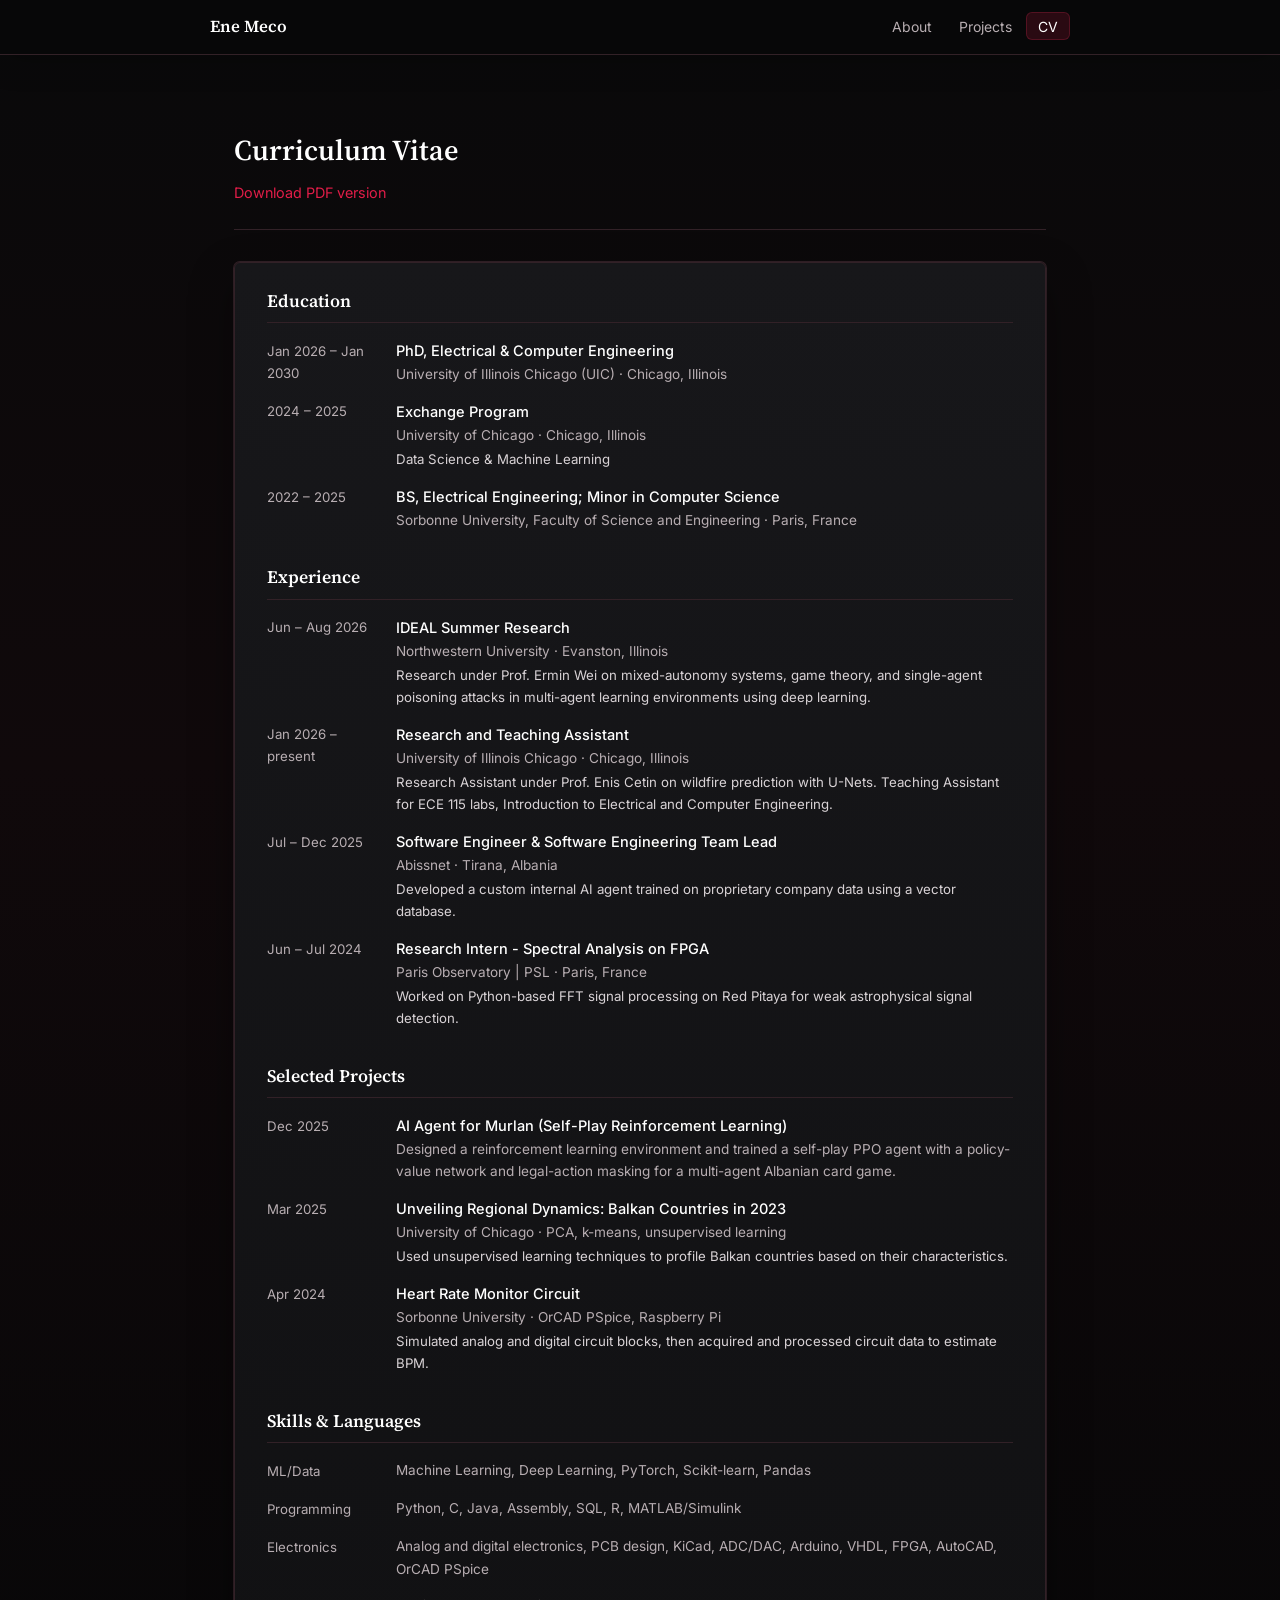
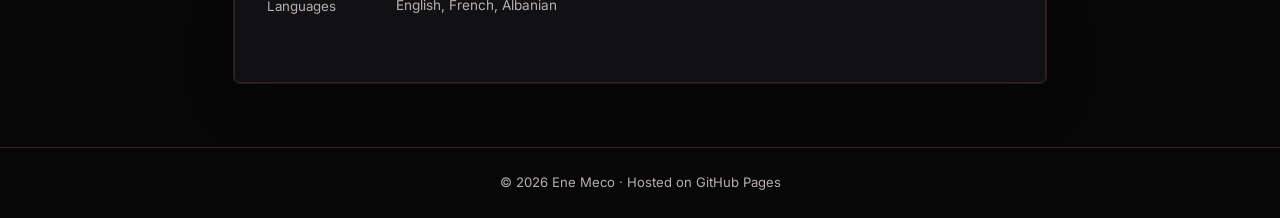
==== cv/index.html @ 13f6f4c5 "Use clean URLs for site pages" ====
<!DOCTYPE html>
<html lang="en">
<head>
  <meta charset="UTF-8" />
  <meta name="viewport" content="width=device-width, initial-scale=1.0" />
  <title>CV - Ene Meco</title>
  <link rel="preconnect" href="https://fonts.googleapis.com" />
  <link rel="preconnect" href="https://fonts.gstatic.com" crossorigin />
  <link href="https://fonts.googleapis.com/css2?family=Source+Serif+4:ital,opsz,wght@0,8..60,300;0,8..60,400;0,8..60,600;1,8..60,300&family=Inter:wght@300;400;500&display=swap" rel="stylesheet" />
  <link rel="stylesheet" href="/style.css" />
</head>
<body>
  <nav class="navbar">
    <div class="nav-inner">
      <a class="nav-brand" href="/">Ene Meco</a>
      <button class="nav-toggle" id="navToggle" aria-label="Toggle menu">☰</button>
      <ul class="nav-links" id="navLinks">
        <li><a href="/">About</a></li>
        <li><a href="/publications/">Projects</a></li>
        <li><a href="/cv/" class="active">CV</a></li>
      </ul>
    </div>
  </nav>

  <main class="container">
    <div class="page-hero">
      <h1>Curriculum Vitae</h1>
      <p><a href="/assets/cv.pdf">Download PDF version</a></p>
    </div>

    <div class="cv-shell">

      <div class="cv-section">
        <h2>Education</h2>
        <div class="cv-entry">
          <div class="cv-dates">Jan 2026 &ndash; Jan 2030</div>
          <div class="cv-detail">
            <p class="cv-role">PhD, Electrical &amp; Computer Engineering</p>
            <p class="cv-org">University of Illinois Chicago (UIC) &middot; Chicago, Illinois</p>
          </div>
        </div>
        <div class="cv-entry">
          <div class="cv-dates">2024 &ndash; 2025</div>
          <div class="cv-detail">
            <p class="cv-role">Exchange Program</p>
            <p class="cv-org">University of Chicago &middot; Chicago, Illinois</p>
            <p class="cv-desc">Data Science &amp; Machine Learning</p>
          </div>
        </div>
        <div class="cv-entry">
          <div class="cv-dates">2022 &ndash; 2025</div>
          <div class="cv-detail">
            <p class="cv-role">BS, Electrical Engineering; Minor in Computer Science</p>
            <p class="cv-org">Sorbonne University, Faculty of Science and Engineering &middot; Paris, France</p>
          </div>
        </div>
      </div>

      <div class="cv-section">
        <h2>Experience</h2>
        <div class="cv-entry">
          <div class="cv-dates">Jun &ndash; Aug 2026</div>
          <div class="cv-detail">
            <p class="cv-role">IDEAL Summer Research</p>
            <p class="cv-org">Northwestern University &middot; Evanston, Illinois</p>
            <p class="cv-desc">Research under Prof. Ermin Wei on mixed-autonomy systems, game theory, and single-agent poisoning attacks in multi-agent learning environments using deep learning.</p>
          </div>
        </div>
        <div class="cv-entry">
          <div class="cv-dates">Jan 2026 &ndash; present</div>
          <div class="cv-detail">
            <p class="cv-role">Research and Teaching Assistant</p>
            <p class="cv-org">University of Illinois Chicago &middot; Chicago, Illinois</p>
            <p class="cv-desc">Research Assistant under Prof. Enis Cetin on wildfire prediction with U-Nets. Teaching Assistant for ECE 115 labs, Introduction to Electrical and Computer Engineering.</p>
          </div>
        </div>
        <div class="cv-entry">
          <div class="cv-dates">Jul &ndash; Dec 2025</div>
          <div class="cv-detail">
            <p class="cv-role">Software Engineer &amp; Software Engineering Team Lead</p>
            <p class="cv-org">Abissnet &middot; Tirana, Albania</p>
            <p class="cv-desc">Developed a custom internal AI agent trained on proprietary company data using a vector database.</p>
          </div>
        </div>
        <div class="cv-entry">
          <div class="cv-dates">Jun &ndash; Jul 2024</div>
          <div class="cv-detail">
            <p class="cv-role">Research Intern - Spectral Analysis on FPGA</p>
            <p class="cv-org">Paris Observatory | PSL &middot; Paris, France</p>
            <p class="cv-desc">Worked on Python-based FFT signal processing on Red Pitaya for weak astrophysical signal detection.</p>
          </div>
        </div>
      </div>

      <div class="cv-section">
        <h2>Selected Projects</h2>
        <div class="cv-entry">
          <div class="cv-dates">Dec 2025</div>
          <div class="cv-detail">
            <p class="cv-role">AI Agent for Murlan (Self-Play Reinforcement Learning)</p>
            <p class="cv-org">Designed a reinforcement learning environment and trained a self-play PPO agent with a policy-value network and legal-action masking for a multi-agent Albanian card game.</p>
          </div>
        </div>
        <div class="cv-entry">
          <div class="cv-dates">Mar 2025</div>
          <div class="cv-detail">
            <p class="cv-role">Unveiling Regional Dynamics: Balkan Countries in 2023</p>
            <p class="cv-org">University of Chicago &middot; PCA, k-means, unsupervised learning</p>
            <p class="cv-desc">Used unsupervised learning techniques to profile Balkan countries based on their characteristics.</p>
          </div>
        </div>
        <div class="cv-entry">
          <div class="cv-dates">Apr 2024</div>
          <div class="cv-detail">
            <p class="cv-role">Heart Rate Monitor Circuit</p>
            <p class="cv-org">Sorbonne University &middot; OrCAD PSpice, Raspberry Pi</p>
            <p class="cv-desc">Simulated analog and digital circuit blocks, then acquired and processed circuit data to estimate BPM.</p>
          </div>
        </div>
      </div>

      <div class="cv-section">
        <h2>Skills &amp; Languages</h2>
        <div class="cv-entry">
          <div class="cv-dates">ML/Data</div>
          <div class="cv-detail">
            <p class="cv-org">Machine Learning, Deep Learning, PyTorch, Scikit-learn, Pandas</p>
          </div>
        </div>
        <div class="cv-entry">
          <div class="cv-dates">Programming</div>
          <div class="cv-detail">
            <p class="cv-org">Python, C, Java, Assembly, SQL, R, MATLAB/Simulink</p>
          </div>
        </div>
        <div class="cv-entry">
          <div class="cv-dates">Electronics</div>
          <div class="cv-detail">
            <p class="cv-org">Analog and digital electronics, PCB design, KiCad, ADC/DAC, Arduino, VHDL, FPGA, AutoCAD, OrCAD PSpice</p>
          </div>
        </div>
        <div class="cv-entry">
          <div class="cv-dates">Languages</div>
          <div class="cv-detail">
            <p class="cv-org">English, French, Albanian</p>
          </div>
        </div>
      </div>

    </div>
  </main>

  <footer class="site-footer">
    <p>© 2026 Ene Meco · Hosted on <a href="https://pages.github.com/" target="_blank">GitHub Pages</a></p>
  </footer>
  <script>
    document.getElementById('navToggle').addEventListener('click', () => {
      document.getElementById('navLinks').classList.toggle('open');
    });
  </script>
  
  <script>
  if (window.location.pathname.endsWith('/cv/index.html')) {
      window.history.replaceState(
          {},
          '',
          window.location.pathname.replace('/cv/index.html', '/cv/') +
          window.location.search +
          window.location.hash
      );
  }
  </script>  
</body>
</html>
---- style.css ----
:root {
  --bg:          #070708;
  --surface:     #111113;
  --surface-2:   #17171a;
  --border:      #322127;
  --accent:      #e11d48;
  --accent-hot:  #fb365f;
  --accent-soft: rgba(225, 29, 72, 0.16);
  --text:        #f6f3f4;
  --text-muted:  #b8aeb2;
  --nav-bg:      rgba(8, 8, 9, 0.94);

  --font-serif:  'Source Serif 4', Georgia, serif;
  --font-sans:   'Inter', system-ui, sans-serif;

  --radius:      6px;
  --shadow:      0 18px 44px rgba(0,0,0,.36), 0 0 0 1px var(--border);
  --max-w:       860px;
}

/* ──────────────────────────────────────────────────────
   RESET & BASE
────────────────────────────────────────────────────── */
*, *::before, *::after { box-sizing: border-box; margin: 0; padding: 0; }

html { scroll-behavior: smooth; }

body {
  font-family: var(--font-sans);
  background:
    linear-gradient(180deg, #09090a 0%, #10090b 42%, #070708 100%);
  color: var(--text);
  font-size: 15px;
  line-height: 1.65;
  min-height: 100vh;
}

a { color: var(--accent); text-decoration: none; }
a:hover { color: var(--accent-hot); text-decoration: underline; }

/* ──────────────────────────────────────────────────────
   NAVBAR
────────────────────────────────────────────────────── */
.navbar {
  position: sticky;
  top: 0;
  z-index: 100;
  background: var(--nav-bg);
  border-bottom: 1px solid var(--border);
  padding: 0 1.5rem;
  backdrop-filter: blur(14px);
  box-shadow: 0 8px 30px rgba(0,0,0,.2);
}

.nav-inner {
  max-width: var(--max-w);
  margin: 0 auto;
  display: flex;
  align-items: center;
  gap: 1.5rem;
  height: 54px;
}

.nav-brand {
  font-family: var(--font-serif);
  font-weight: 600;
  font-size: 1.05rem;
  color: #fff;
  white-space: nowrap;
  flex-shrink: 0;
}
.nav-brand:hover { text-decoration: none; }

.nav-links {
  display: flex;
  list-style: none;
  gap: 0.15rem;
  margin-left: auto;
}

.nav-links a {
  color: var(--text-muted);
  font-size: 0.875rem;
  padding: 0.35rem 0.75rem;
  border-radius: var(--radius);
  transition: background 0.15s, color 0.15s, box-shadow 0.15s;
}
.nav-links a:hover, .nav-links a.active {
  background: var(--accent-soft);
  color: #fff;
  box-shadow: inset 0 0 0 1px rgba(251, 54, 95, .2);
  text-decoration: none;
}

.nav-toggle {
  display: none;
  background: none;
  border: none;
  font-size: 1.3rem;
  cursor: pointer;
  margin-left: auto;
  color: var(--text);
}

/* ──────────────────────────────────────────────────────
   LAYOUT
────────────────────────────────────────────────────── */
.container {
  max-width: var(--max-w);
  margin: 0 auto;
  padding: 2.5rem 1.5rem 4rem;
}

/* ──────────────────────────────────────────────────────
   HERO
────────────────────────────────────────────────────── */
.hero {
  display: flex;
  gap: 2.5rem;
  align-items: flex-start;
  padding-bottom: 2.5rem;
  border-bottom: 1px solid var(--border);
  margin-bottom: 2.5rem;
}

.hero-text { flex: 1 1 0; }

.hero-name {
  font-family: var(--font-serif);
  font-size: 2.1rem;
  font-weight: 600;
  line-height: 1.2;
  margin-bottom: 0.3rem;
  letter-spacing: 0;
  color: #fff;
}

.hero-title {
  font-size: 0.95rem;
  color: #fb7185;
  font-weight: 500;
  margin-bottom: 1.1rem;
  letter-spacing: 0.01em;
}

.hero-bio {
  color: #ddd7da;
  margin-bottom: 0.85rem;
  font-size: 0.94rem;
}
.hero-bio strong { color: #fff; }

.social-links {
  display: flex;
  gap: 0.6rem;
  margin-top: 1.4rem;
  flex-wrap: wrap;
}

.social-icon {
  display: flex;
  align-items: center;
  justify-content: center;
  width: 36px;
  height: 36px;
  border: 1px solid var(--border);
  border-radius: 50%;
  color: var(--text-muted);
  background: #151517;
  transition: border-color 0.15s, color 0.15s, background 0.15s, transform 0.15s;
}
.social-icon svg { width: 16px; height: 16px; }
.social-icon:hover {
  border-color: var(--accent);
  color: #fff;
  background: var(--accent-soft);
  text-decoration: none;
  transform: translateY(-1px);
}

.hero-photo {
  flex-shrink: 0;
  width: 150px;
}

.hero-photo img,
.photo-placeholder {
  width: 150px;
  height: 150px;
  border-radius: 50%;
  object-fit: cover;
  border: 3px solid #4a1d28;
  box-shadow: 0 18px 40px rgba(0,0,0,.42), 0 0 0 5px rgba(225,29,72,.08);
}

.photo-placeholder {
  display: none;
  align-items: center;
  justify-content: center;
  background: var(--accent-soft);
  color: #fff;
  font-family: var(--font-serif);
  font-size: 2rem;
  font-weight: 600;
}

/* ──────────────────────────────────────────────────────
   TWO-COLUMN GRID
────────────────────────────────────────────────────── */
.content-grid {
  display: grid;
  grid-template-columns: 1fr 1fr;
  gap: 1.5rem;
  margin-bottom: 2.5rem;
}

/* ──────────────────────────────────────────────────────
   CARD SECTIONS
────────────────────────────────────────────────────── */
.card-section {
  background: linear-gradient(180deg, var(--surface-2), var(--surface));
  border: 1px solid var(--border);
  border-radius: var(--radius);
  padding: 1.4rem 1.5rem;
  box-shadow: var(--shadow);
}

.card-section,
.pubs-section {
  transition: border-color 0.18s, box-shadow 0.18s, transform 0.18s;
}

.card-section:hover,
.pubs-section:hover {
  border-color: #5a2633;
  box-shadow: 0 22px 54px rgba(0,0,0,.42), 0 0 0 1px rgba(225,29,72,.2);
}

.left-col { display: flex; flex-direction: column; gap: 1.5rem; }
.right-col { display: flex; flex-direction: column; }
.right-col .card-section { flex: 1; }

.section-title {
  font-family: var(--font-serif);
  font-size: 1.15rem;
  font-weight: 600;
  margin-bottom: 1rem;
  padding-bottom: 0.5rem;
  border-bottom: 1px solid var(--border);
  color: #fff;
}

/* Timeline */
.timeline { display: flex; flex-direction: column; gap: 0.9rem; }
.timeline-item { display: flex; gap: 0.75rem; align-items: flex-start; }
.timeline-icon { font-size: 1rem; margin-top: 0.1rem; flex-shrink: 0; }
.item-title { font-size: 0.88rem; font-weight: 500; }
.item-sub { font-size: 0.82rem; color: var(--text-muted); }

/* Research interests */
.interests-list {
  list-style: none;
  display: flex;
  flex-direction: column;
  gap: 0.45rem;
}
.interests-list li {
  font-size: 0.88rem;
  padding-left: 1rem;
  position: relative;
  color: #ddd7da;
}
.interests-list li::before {
  content: '→';
  position: absolute;
  left: 0;
  color: var(--accent);
  font-size: 0.8rem;
}

/* News table */
.news-table { width: 100%; border-collapse: collapse; }
.news-table tr:not(:last-child) td { padding-bottom: 0.75rem; }
.news-table td { vertical-align: top; font-size: 0.86rem; }
.news-table strong { color: #fff; }
.news-date {
  white-space: nowrap;
  color: #fb7185;
  font-size: 0.8rem;
  padding-right: 1rem;
  font-variant-numeric: tabular-nums;
  padding-top: 0.1rem;
  min-width: 72px;
}

/* ──────────────────────────────────────────────────────
   PUBLICATIONS
────────────────────────────────────────────────────── */
.pubs-section {
  background: linear-gradient(180deg, var(--surface-2), var(--surface));
  border: 1px solid var(--border);
  border-radius: var(--radius);
  padding: 1.4rem 1.5rem 1.8rem;
  margin-bottom: 2rem;
  box-shadow: var(--shadow);
}

.pub-list {
  list-style: none;
  counter-reset: pubs;
  display: flex;
  flex-direction: column;
  gap: 1.5rem;
  margin-top: 0.5rem;
}

.pub-item {
  display: flex;
  gap: 1.2rem;
  align-items: flex-start;
  counter-increment: pubs;
  padding-bottom: 1.5rem;
  border-bottom: 1px solid var(--border);
}
.pub-item:last-child { border-bottom: none; padding-bottom: 0; }

.pub-preview {
  flex-shrink: 0;
  width: 100px;
  height: 70px;
  background: var(--accent-soft);
  border-radius: 4px;
  overflow: hidden;
  border: 1px solid var(--border);
  box-shadow: 0 12px 30px rgba(0,0,0,.26);
}
.pub-preview img { width: 100%; height: 100%; object-fit: cover; }
.pub-preview-placeholder {
  width: 100%;
  height: 100%;
  display: flex;
  align-items: center;
  justify-content: center;
  font-size: 1.5rem;
  color: var(--accent);
}

.pub-info { flex: 1; }
.pub-title {
  font-size: 0.91rem;
  font-weight: 600;
  color: #fff;
  margin-bottom: 0.25rem;
  line-height: 1.4;
}
.pub-authors { font-size: 0.83rem; color: var(--text-muted); margin-bottom: 0.2rem; }
.pub-venue { font-size: 0.83rem; color: var(--text-muted); margin-bottom: 0.55rem; }
.pub-desc { font-size: 0.84rem; color: #d9d3d6; margin-bottom: 0.55rem; }
.pub-links { display: flex; gap: 0.5rem; flex-wrap: wrap; }
.pub-link {
  font-size: 0.78rem;
  padding: 0.2rem 0.65rem;
  border: 1px solid var(--accent);
  border-radius: 3px;
  color: #ffe4ea;
  background: rgba(225, 29, 72, .1);
  transition: background 0.15s, color 0.15s, border-color 0.15s, transform 0.15s;
}
.pub-link:hover {
  background: linear-gradient(180deg, var(--accent-hot), var(--accent));
  border-color: var(--accent-hot);
  color: #fff;
  text-decoration: none;
  transform: translateY(-1px);
}

.pubs-cta {
  margin-top: 1.2rem;
  font-size: 0.85rem;
  color: var(--text-muted);
}

/* ──────────────────────────────────────────────────────
   FOOTER
────────────────────────────────────────────────────── */
.site-footer {
  text-align: center;
  padding: 1.5rem;
  font-size: 0.82rem;
  color: var(--text-muted);
  border-top: 1px solid var(--border);
}
.site-footer a { color: var(--text-muted); }
.site-footer a:hover { color: var(--accent); }

/* ──────────────────────────────────────────────────────
   PUBLICATIONS PAGE EXTRAS
────────────────────────────────────────────────────── */
.page-hero {
  padding: 2rem 0 1.5rem;
  border-bottom: 1px solid var(--border);
  margin-bottom: 2rem;
}
.page-hero h1 {
  font-family: var(--font-serif);
  font-size: 1.8rem;
  font-weight: 600;
  color: #fff;
}
.page-hero p { color: var(--text-muted); margin-top: 0.4rem; font-size: 0.9rem; }

.year-group { margin-bottom: 2rem; }
.year-label {
  font-size: 0.8rem;
  font-weight: 600;
  letter-spacing: 0.08em;
  text-transform: uppercase;
  color: var(--text-muted);
  margin-bottom: 0.75rem;
  padding-left: 0.2rem;
}

/* CV PAGE */
.cv-shell {
  background: linear-gradient(180deg, var(--surface-2), var(--surface));
  border: 1px solid var(--border);
  border-radius: var(--radius);
  padding: 1.5rem 2rem 2rem;
  box-shadow: var(--shadow);
}

.cv-section { margin-bottom: 2rem; }
.cv-section h2 {
  font-family: var(--font-serif);
  font-size: 1.1rem;
  font-weight: 600;
  border-bottom: 1px solid var(--border);
  padding-bottom: 0.4rem;
  margin-bottom: 1rem;
  color: #fff;
}
.cv-entry { display: grid; grid-template-columns: 110px 1fr; gap: 0 1.2rem; margin-bottom: 0.9rem; }
.cv-dates { font-size: 0.83rem; color: var(--text-muted); padding-top: 0.1rem; }
.cv-detail .cv-role { font-size: 0.91rem; font-weight: 500; color: #fff; }
.cv-detail .cv-org { font-size: 0.85rem; color: var(--text-muted); }
.cv-detail .cv-desc { font-size: 0.83rem; color: #d9d3d6; margin-top: 0.15rem; }

/* ──────────────────────────────────────────────────────
   RESPONSIVE
────────────────────────────────────────────────────── */
@media (max-width: 640px) {
  .hero { flex-direction: column-reverse; gap: 1.5rem; }
  .hero-photo { width: 110px; }
  .hero-photo img, .photo-placeholder { width: 110px; height: 110px; }
  .hero-name { font-size: 1.7rem; }
  .content-grid { grid-template-columns: 1fr; }
  .nav-toggle { display: block; }
  .nav-links {
    display: none;
    position: absolute;
    top: 54px;
    left: 0;
    right: 0;
    background: var(--nav-bg);
    flex-direction: column;
    border-bottom: 1px solid var(--border);
    padding: 0.5rem 1rem 1rem;
    gap: 0.25rem;
  }
  .nav-links.open { display: flex; }
  .navbar { position: relative; }
  .pub-preview { width: 72px; height: 56px; }
  .cv-entry { grid-template-columns: 1fr; }
  .cv-dates { margin-bottom: 0.1rem; }
}

@media (prefers-reduced-motion: reduce) {
  *, *::before, *::after { transition: none !important; }
}

.pub-preview {
    width: 280px;
    height: 180px;
    overflow: hidden;
    border-radius: 8px;
    flex-shrink: 0;
}

.pub-preview img {
    width: 100%;
    height: 100%;
    object-fit: cover;
    display: block;
}

@media (max-width: 640px) {
  .pub-item { flex-direction: column; }
  .pub-preview {
    width: min(100%, 320px);
    height: auto;
    aspect-ratio: 14 / 9;
  }
  .pub-info { width: 100%; }
}
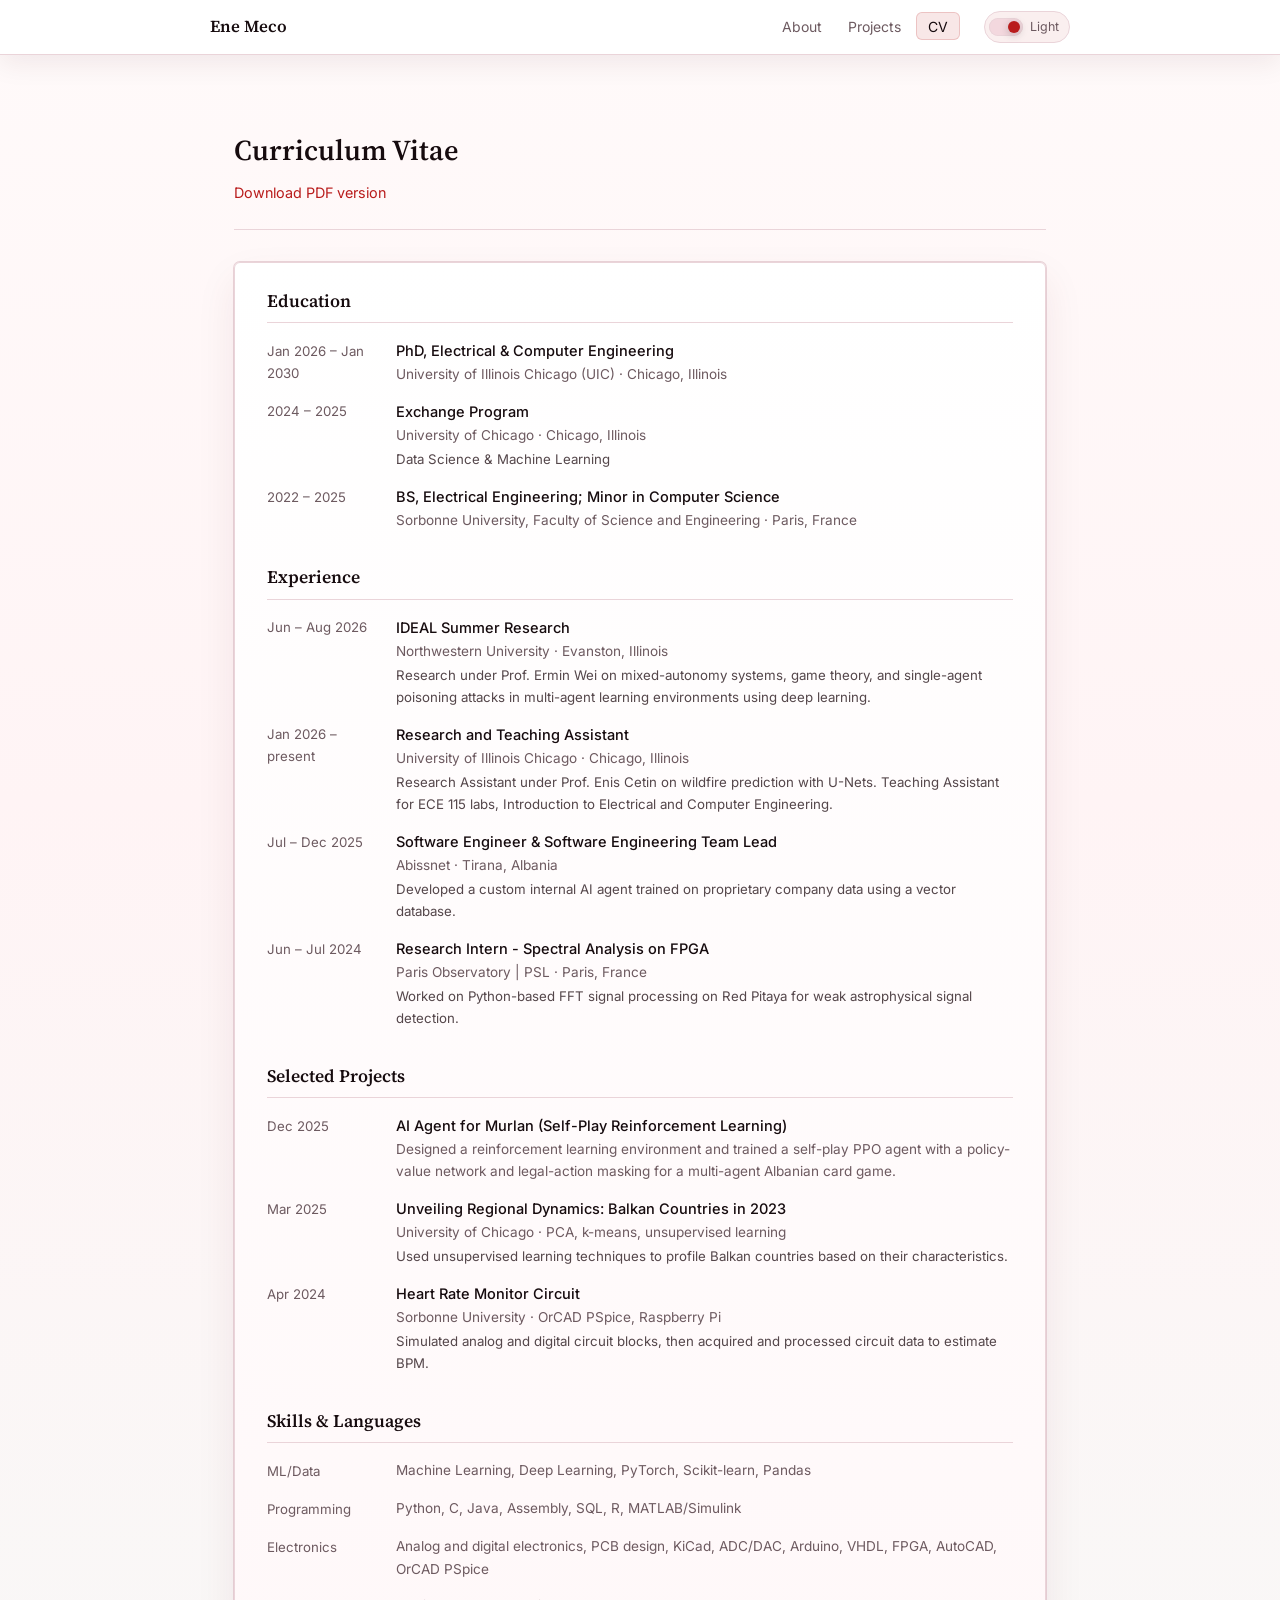
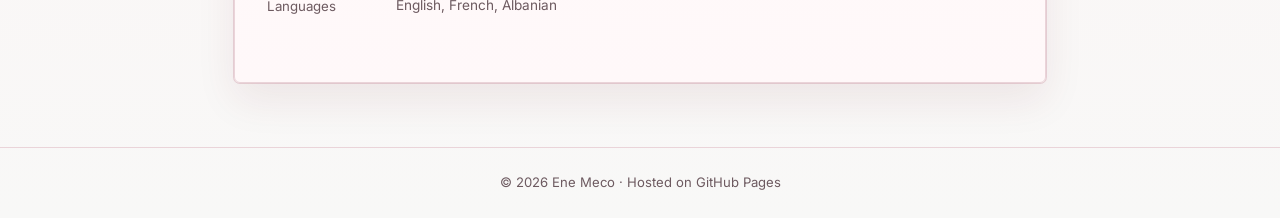
==== commit 6b5f7292: "Add light mode toggle and favicon" ====
--- a/cv/index.html
+++ b/cv/index.html
@@ -4,21 +4,38 @@
   <meta charset="UTF-8" />
   <meta name="viewport" content="width=device-width, initial-scale=1.0" />
   <title>CV - Ene Meco</title>
+  <link rel="icon" type="image/svg+xml" href="/assets/favicon.svg" />
+  <meta name="theme-color" content="#070708" />
   <link rel="preconnect" href="https://fonts.googleapis.com" />
   <link rel="preconnect" href="https://fonts.gstatic.com" crossorigin />
   <link href="https://fonts.googleapis.com/css2?family=Source+Serif+4:ital,opsz,wght@0,8..60,300;0,8..60,400;0,8..60,600;1,8..60,300&family=Inter:wght@300;400;500&display=swap" rel="stylesheet" />
+  <script>
+    (() => {
+      try {
+        const savedTheme = localStorage.getItem('site-theme');
+        const systemTheme = window.matchMedia('(prefers-color-scheme: light)').matches ? 'light' : 'dark';
+        document.documentElement.dataset.theme = savedTheme === 'light' || savedTheme === 'dark' ? savedTheme : systemTheme;
+      } catch {
+        document.documentElement.dataset.theme = 'dark';
+      }
+    })();
+  </script>
   <link rel="stylesheet" href="/style.css" />
 </head>
 <body>
   <nav class="navbar">
     <div class="nav-inner">
       <a class="nav-brand" href="/">Ene Meco</a>
-      <button class="nav-toggle" id="navToggle" aria-label="Toggle menu">☰</button>
       <ul class="nav-links" id="navLinks">
         <li><a href="/">About</a></li>
         <li><a href="/publications/">Projects</a></li>
         <li><a href="/cv/" class="active">CV</a></li>
       </ul>
+      <button class="theme-toggle" id="themeToggle" type="button" aria-label="Switch to light mode" aria-pressed="false">
+        <span class="theme-toggle-track" aria-hidden="true"><span class="theme-toggle-thumb"></span></span>
+        <span class="theme-toggle-text">Dark</span>
+      </button>
+      <button class="nav-toggle" id="navToggle" type="button" aria-label="Toggle menu" aria-controls="navLinks" aria-expanded="false">☰</button>
     </div>
   </nav>
 
@@ -153,11 +170,7 @@
   <footer class="site-footer">
     <p>© 2026 Ene Meco · Hosted on <a href="https://pages.github.com/" target="_blank">GitHub Pages</a></p>
   </footer>
-  <script>
-    document.getElementById('navToggle').addEventListener('click', () => {
-      document.getElementById('navLinks').classList.toggle('open');
-    });
-  </script>
+  <script src="/scripts/site.js" defer></script>
   
   <script>
   if (window.location.pathname.endsWith('/cv/index.html')) {
--- a/style.css
+++ b/style.css
@@ -1,4 +1,5 @@
 :root {
+  color-scheme: dark;
   --bg:          #070708;
   --surface:     #111113;
   --surface-2:   #17171a;
@@ -9,6 +10,26 @@
   --text:        #f6f3f4;
   --text-muted:  #b8aeb2;
   --nav-bg:      rgba(8, 8, 9, 0.94);
+  --body-bg:     linear-gradient(180deg, #09090a 0%, #10090b 42%, #070708 100%);
+  --heading:     #fff;
+  --copy:        #ddd7da;
+  --copy-soft:   #d9d3d6;
+  --accent-readable: #fb7185;
+  --nav-shadow:  0 8px 30px rgba(0,0,0,.2);
+  --card-bg:     linear-gradient(180deg, var(--surface-2), var(--surface));
+  --card-hover-border: #5a2633;
+  --card-hover-shadow: 0 22px 54px rgba(0,0,0,.42), 0 0 0 1px rgba(225,29,72,.2);
+  --icon-bg:     #151517;
+  --photo-border: #4a1d28;
+  --photo-shadow: 0 18px 40px rgba(0,0,0,.42), 0 0 0 5px rgba(225,29,72,.08);
+  --preview-shadow: 0 12px 30px rgba(0,0,0,.26);
+  --button-text: #ffe4ea;
+  --button-bg:   rgba(225, 29, 72, .1);
+  --button-hover-text: #fff;
+  --toggle-bg:   rgba(225, 29, 72, .08);
+  --toggle-track: #2a1118;
+  --toggle-thumb: #fb365f;
+  --focus-ring:  rgba(251, 54, 95, .2);
 
   --font-serif:  'Source Serif 4', Georgia, serif;
   --font-sans:   'Inter', system-ui, sans-serif;
@@ -18,6 +39,41 @@
   --max-w:       860px;
 }
 
+:root[data-theme="light"] {
+  color-scheme: light;
+  --bg:          #faf8f8;
+  --surface:     #ffffff;
+  --surface-2:   #fff6f7;
+  --border:      #ead4d9;
+  --accent:      #b91c1c;
+  --accent-hot:  #dc2626;
+  --accent-soft: rgba(185, 28, 28, 0.1);
+  --text:        #1d1517;
+  --text-muted:  #6d5a60;
+  --nav-bg:      rgba(255, 255, 255, 0.88);
+  --body-bg:     linear-gradient(180deg, #fffafa 0%, #fff4f5 44%, #f8f8f7 100%);
+  --heading:     #160b0e;
+  --copy:        #3a3033;
+  --copy-soft:   #54464a;
+  --accent-readable: #be123c;
+  --nav-shadow:  0 8px 28px rgba(70, 15, 24, .08);
+  --shadow:      0 18px 40px rgba(96, 22, 35, .08), 0 0 0 1px var(--border);
+  --card-bg:     linear-gradient(180deg, #fff, #fff8f9);
+  --card-hover-border: #d36b7b;
+  --card-hover-shadow: 0 20px 48px rgba(130,25,42,.13), 0 0 0 1px rgba(185,28,28,.16);
+  --icon-bg:     #fff;
+  --photo-border: #f0b6c0;
+  --photo-shadow: 0 16px 34px rgba(120,35,49,.18), 0 0 0 5px rgba(220,38,38,.08);
+  --preview-shadow: 0 12px 26px rgba(96, 22, 35, .12);
+  --button-text: #7f1d1d;
+  --button-bg:   rgba(185, 28, 28, .06);
+  --button-hover-text: #fff;
+  --toggle-bg:   rgba(185, 28, 28, .07);
+  --toggle-track: #f3d8de;
+  --toggle-thumb: #b91c1c;
+  --focus-ring:  rgba(185, 28, 28, .18);
+}
+
 /* ──────────────────────────────────────────────────────
    RESET & BASE
 ────────────────────────────────────────────────────── */
@@ -27,12 +83,17 @@
 
 body {
   font-family: var(--font-sans);
-  background:
-    linear-gradient(180deg, #09090a 0%, #10090b 42%, #070708 100%);
+  background: var(--body-bg);
   color: var(--text);
   font-size: 15px;
   line-height: 1.65;
   min-height: 100vh;
+  transition: background 0.2s ease, color 0.2s ease;
+}
+
+::selection {
+  background: var(--accent);
+  color: var(--button-hover-text);
 }
 
 a { color: var(--accent); text-decoration: none; }
@@ -49,7 +110,7 @@
   border-bottom: 1px solid var(--border);
   padding: 0 1.5rem;
   backdrop-filter: blur(14px);
-  box-shadow: 0 8px 30px rgba(0,0,0,.2);
+  box-shadow: var(--nav-shadow);
 }
 
 .nav-inner {
@@ -65,7 +126,7 @@
   font-family: var(--font-serif);
   font-weight: 600;
   font-size: 1.05rem;
-  color: #fff;
+  color: var(--heading);
   white-space: nowrap;
   flex-shrink: 0;
 }
@@ -87,8 +148,8 @@
 }
 .nav-links a:hover, .nav-links a.active {
   background: var(--accent-soft);
-  color: #fff;
-  box-shadow: inset 0 0 0 1px rgba(251, 54, 95, .2);
+  color: var(--heading);
+  box-shadow: inset 0 0 0 1px var(--focus-ring);
   text-decoration: none;
 }
 
@@ -102,6 +163,61 @@
   color: var(--text);
 }
 
+.theme-toggle {
+  display: inline-flex;
+  align-items: center;
+  gap: 0.45rem;
+  min-height: 32px;
+  padding: 0.22rem 0.6rem 0.22rem 0.28rem;
+  border: 1px solid var(--border);
+  border-radius: 999px;
+  background: var(--toggle-bg);
+  color: var(--text-muted);
+  font: inherit;
+  font-size: 0.78rem;
+  line-height: 1;
+  cursor: pointer;
+  transition: border-color 0.15s, color 0.15s, background 0.15s, transform 0.15s;
+}
+
+.theme-toggle:hover,
+.theme-toggle:focus-visible {
+  border-color: var(--accent);
+  color: var(--heading);
+  text-decoration: none;
+}
+
+.theme-toggle:focus-visible {
+  outline: 2px solid var(--focus-ring);
+  outline-offset: 2px;
+}
+
+.theme-toggle-track {
+  position: relative;
+  width: 34px;
+  height: 18px;
+  border-radius: 999px;
+  background: var(--toggle-track);
+  box-shadow: inset 0 0 0 1px var(--border);
+  flex-shrink: 0;
+}
+
+.theme-toggle-thumb {
+  position: absolute;
+  top: 3px;
+  left: 3px;
+  width: 12px;
+  height: 12px;
+  border-radius: 50%;
+  background: var(--toggle-thumb);
+  box-shadow: 0 2px 8px rgba(0,0,0,.22);
+  transition: transform 0.18s ease, background 0.18s ease;
+}
+
+:root[data-theme="light"] .theme-toggle-thumb {
+  transform: translateX(16px);
+}
+
 /* ──────────────────────────────────────────────────────
    LAYOUT
 ────────────────────────────────────────────────────── */
@@ -132,23 +248,23 @@
   line-height: 1.2;
   margin-bottom: 0.3rem;
   letter-spacing: 0;
-  color: #fff;
+  color: var(--heading);
 }
 
 .hero-title {
   font-size: 0.95rem;
-  color: #fb7185;
+  color: var(--accent-readable);
   font-weight: 500;
   margin-bottom: 1.1rem;
   letter-spacing: 0.01em;
 }
 
 .hero-bio {
-  color: #ddd7da;
+  color: var(--copy);
   margin-bottom: 0.85rem;
   font-size: 0.94rem;
 }
-.hero-bio strong { color: #fff; }
+.hero-bio strong { color: var(--heading); }
 
 .social-links {
   display: flex;
@@ -166,13 +282,13 @@
   border: 1px solid var(--border);
   border-radius: 50%;
   color: var(--text-muted);
-  background: #151517;
+  background: var(--icon-bg);
   transition: border-color 0.15s, color 0.15s, background 0.15s, transform 0.15s;
 }
 .social-icon svg { width: 16px; height: 16px; }
 .social-icon:hover {
   border-color: var(--accent);
-  color: #fff;
+  color: var(--heading);
   background: var(--accent-soft);
   text-decoration: none;
   transform: translateY(-1px);
@@ -189,8 +305,8 @@
   height: 150px;
   border-radius: 50%;
   object-fit: cover;
-  border: 3px solid #4a1d28;
-  box-shadow: 0 18px 40px rgba(0,0,0,.42), 0 0 0 5px rgba(225,29,72,.08);
+  border: 3px solid var(--photo-border);
+  box-shadow: var(--photo-shadow);
 }
 
 .photo-placeholder {
@@ -198,7 +314,7 @@
   align-items: center;
   justify-content: center;
   background: var(--accent-soft);
-  color: #fff;
+  color: var(--heading);
   font-family: var(--font-serif);
   font-size: 2rem;
   font-weight: 600;
@@ -218,7 +334,7 @@
    CARD SECTIONS
 ────────────────────────────────────────────────────── */
 .card-section {
-  background: linear-gradient(180deg, var(--surface-2), var(--surface));
+  background: var(--card-bg);
   border: 1px solid var(--border);
   border-radius: var(--radius);
   padding: 1.4rem 1.5rem;
@@ -232,8 +348,8 @@
 
 .card-section:hover,
 .pubs-section:hover {
-  border-color: #5a2633;
-  box-shadow: 0 22px 54px rgba(0,0,0,.42), 0 0 0 1px rgba(225,29,72,.2);
+  border-color: var(--card-hover-border);
+  box-shadow: var(--card-hover-shadow);
 }
 
 .left-col { display: flex; flex-direction: column; gap: 1.5rem; }
@@ -247,7 +363,7 @@
   margin-bottom: 1rem;
   padding-bottom: 0.5rem;
   border-bottom: 1px solid var(--border);
-  color: #fff;
+  color: var(--heading);
 }
 
 /* Timeline */
@@ -268,7 +384,7 @@
   font-size: 0.88rem;
   padding-left: 1rem;
   position: relative;
-  color: #ddd7da;
+  color: var(--copy);
 }
 .interests-list li::before {
   content: '→';
@@ -282,10 +398,10 @@
 .news-table { width: 100%; border-collapse: collapse; }
 .news-table tr:not(:last-child) td { padding-bottom: 0.75rem; }
 .news-table td { vertical-align: top; font-size: 0.86rem; }
-.news-table strong { color: #fff; }
+.news-table strong { color: var(--heading); }
 .news-date {
   white-space: nowrap;
-  color: #fb7185;
+  color: var(--accent-readable);
   font-size: 0.8rem;
   padding-right: 1rem;
   font-variant-numeric: tabular-nums;
@@ -297,7 +413,7 @@
    PUBLICATIONS
 ────────────────────────────────────────────────────── */
 .pubs-section {
-  background: linear-gradient(180deg, var(--surface-2), var(--surface));
+  background: var(--card-bg);
   border: 1px solid var(--border);
   border-radius: var(--radius);
   padding: 1.4rem 1.5rem 1.8rem;
@@ -332,7 +448,7 @@
   border-radius: 4px;
   overflow: hidden;
   border: 1px solid var(--border);
-  box-shadow: 0 12px 30px rgba(0,0,0,.26);
+  box-shadow: var(--preview-shadow);
 }
 .pub-preview img { width: 100%; height: 100%; object-fit: cover; }
 .pub-preview-placeholder {
@@ -349,27 +465,27 @@
 .pub-title {
   font-size: 0.91rem;
   font-weight: 600;
-  color: #fff;
+  color: var(--heading);
   margin-bottom: 0.25rem;
   line-height: 1.4;
 }
 .pub-authors { font-size: 0.83rem; color: var(--text-muted); margin-bottom: 0.2rem; }
 .pub-venue { font-size: 0.83rem; color: var(--text-muted); margin-bottom: 0.55rem; }
-.pub-desc { font-size: 0.84rem; color: #d9d3d6; margin-bottom: 0.55rem; }
+.pub-desc { font-size: 0.84rem; color: var(--copy-soft); margin-bottom: 0.55rem; }
 .pub-links { display: flex; gap: 0.5rem; flex-wrap: wrap; }
 .pub-link {
   font-size: 0.78rem;
   padding: 0.2rem 0.65rem;
   border: 1px solid var(--accent);
   border-radius: 3px;
-  color: #ffe4ea;
-  background: rgba(225, 29, 72, .1);
+  color: var(--button-text);
+  background: var(--button-bg);
   transition: background 0.15s, color 0.15s, border-color 0.15s, transform 0.15s;
 }
 .pub-link:hover {
   background: linear-gradient(180deg, var(--accent-hot), var(--accent));
   border-color: var(--accent-hot);
-  color: #fff;
+  color: var(--button-hover-text);
   text-decoration: none;
   transform: translateY(-1px);
 }
@@ -405,7 +521,7 @@
   font-family: var(--font-serif);
   font-size: 1.8rem;
   font-weight: 600;
-  color: #fff;
+  color: var(--heading);
 }
 .page-hero p { color: var(--text-muted); margin-top: 0.4rem; font-size: 0.9rem; }
 
@@ -422,7 +538,7 @@
 
 /* CV PAGE */
 .cv-shell {
-  background: linear-gradient(180deg, var(--surface-2), var(--surface));
+  background: var(--card-bg);
   border: 1px solid var(--border);
   border-radius: var(--radius);
   padding: 1.5rem 2rem 2rem;
@@ -437,13 +553,13 @@
   border-bottom: 1px solid var(--border);
   padding-bottom: 0.4rem;
   margin-bottom: 1rem;
-  color: #fff;
+  color: var(--heading);
 }
 .cv-entry { display: grid; grid-template-columns: 110px 1fr; gap: 0 1.2rem; margin-bottom: 0.9rem; }
 .cv-dates { font-size: 0.83rem; color: var(--text-muted); padding-top: 0.1rem; }
-.cv-detail .cv-role { font-size: 0.91rem; font-weight: 500; color: #fff; }
+.cv-detail .cv-role { font-size: 0.91rem; font-weight: 500; color: var(--heading); }
 .cv-detail .cv-org { font-size: 0.85rem; color: var(--text-muted); }
-.cv-detail .cv-desc { font-size: 0.83rem; color: #d9d3d6; margin-top: 0.15rem; }
+.cv-detail .cv-desc { font-size: 0.83rem; color: var(--copy-soft); margin-top: 0.15rem; }
 
 /* ──────────────────────────────────────────────────────
    RESPONSIVE
@@ -454,7 +570,10 @@
   .hero-photo img, .photo-placeholder { width: 110px; height: 110px; }
   .hero-name { font-size: 1.7rem; }
   .content-grid { grid-template-columns: 1fr; }
-  .nav-toggle { display: block; }
+  .nav-inner { gap: 0.65rem; }
+  .theme-toggle { margin-left: auto; padding-right: 0.28rem; }
+  .theme-toggle-text { display: none; }
+  .nav-toggle { display: block; margin-left: 0; }
   .nav-links {
     display: none;
     position: absolute;
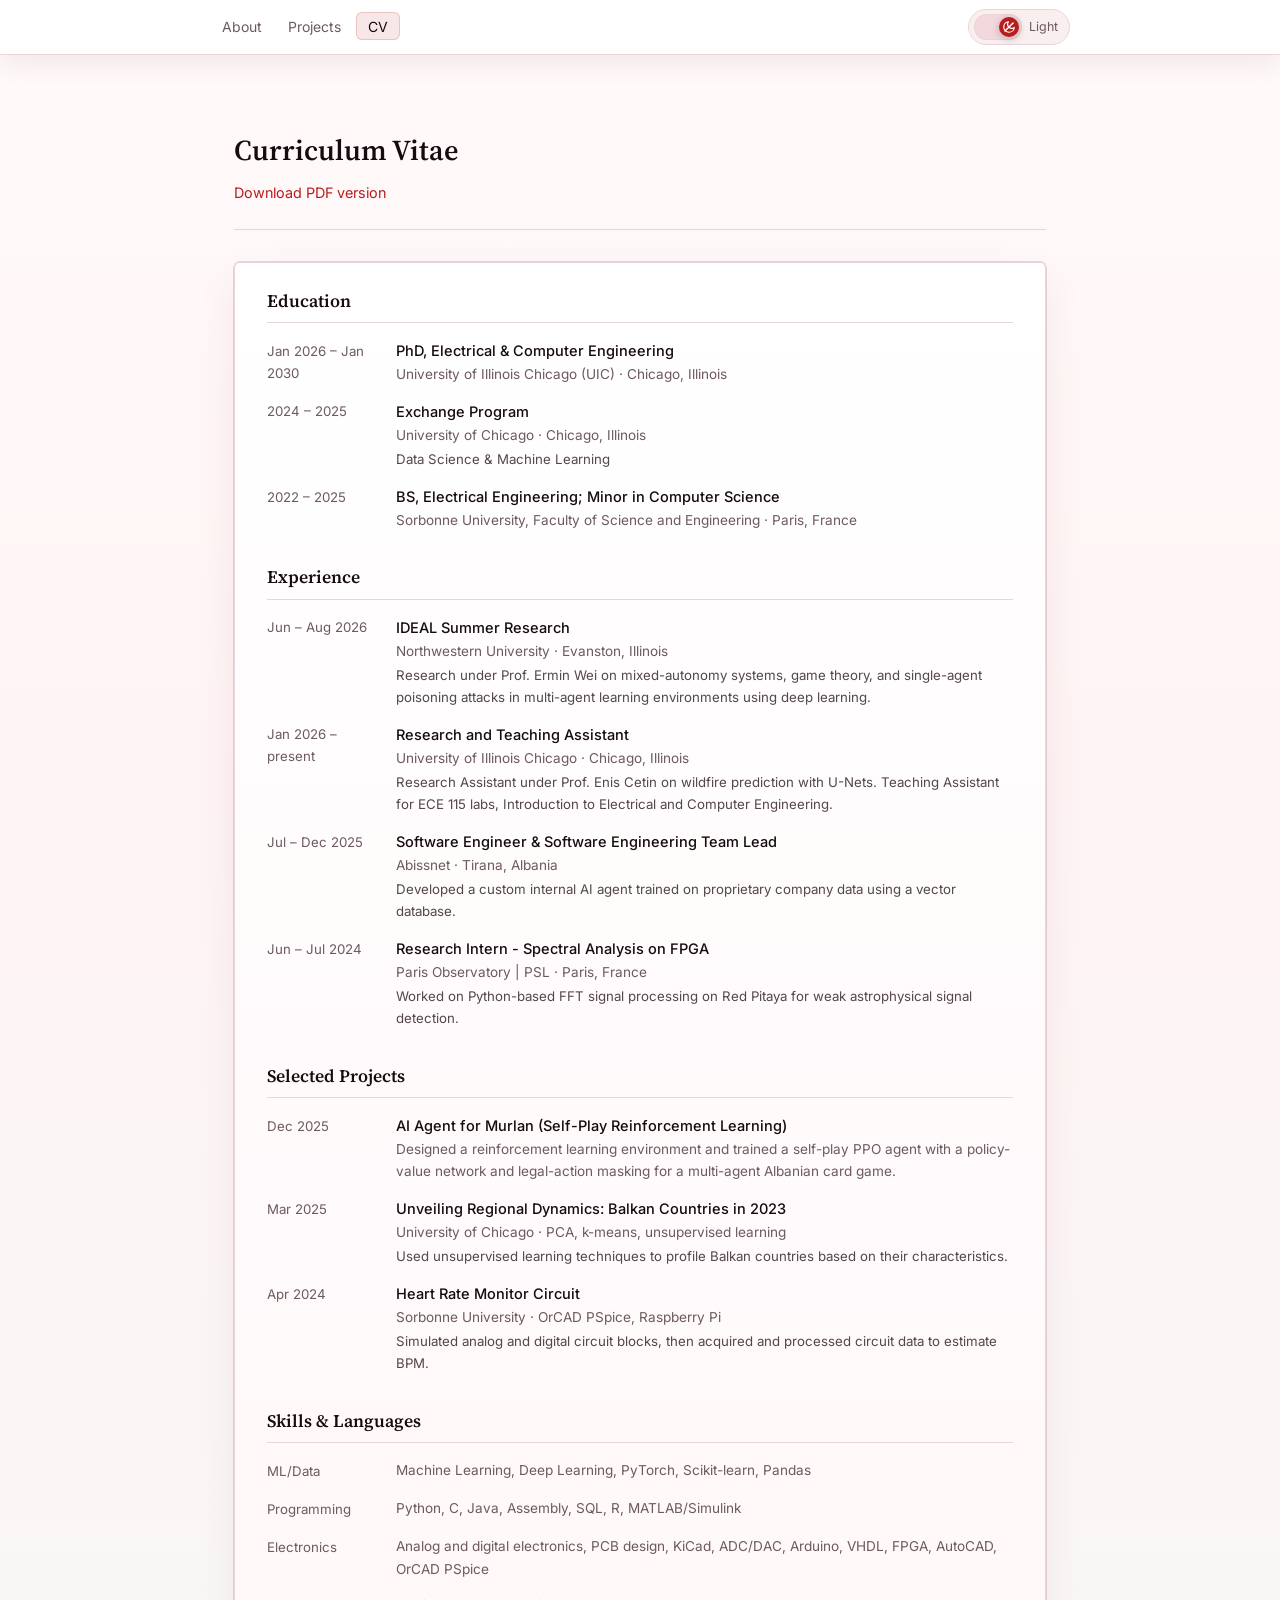
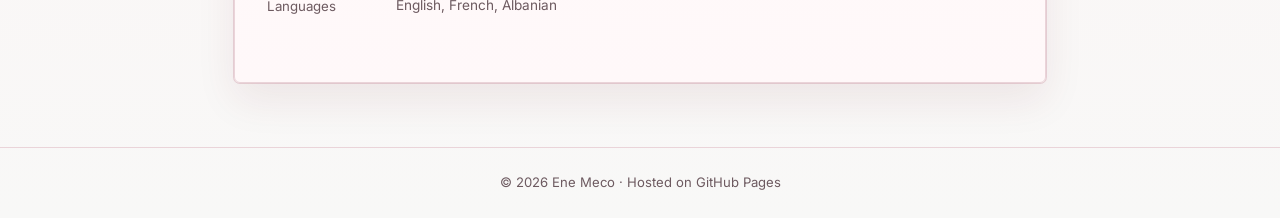
==== commit 257bb19a: "Refine navbar theme toggle and favicon" ====
--- a/cv/index.html
+++ b/cv/index.html
@@ -25,14 +25,20 @@
 <body>
   <nav class="navbar">
     <div class="nav-inner">
-      <a class="nav-brand" href="/">Ene Meco</a>
       <ul class="nav-links" id="navLinks">
         <li><a href="/">About</a></li>
         <li><a href="/publications/">Projects</a></li>
         <li><a href="/cv/" class="active">CV</a></li>
       </ul>
-      <button class="theme-toggle" id="themeToggle" type="button" aria-label="Switch to light mode" aria-pressed="false">
-        <span class="theme-toggle-track" aria-hidden="true"><span class="theme-toggle-thumb"></span></span>
+      <button class="theme-toggle" id="themeToggle" type="button" aria-label="Switch to light mode" aria-pressed="false" title="Toggle light and dark mode">
+        <span class="theme-toggle-track" aria-hidden="true">
+          <span class="theme-toggle-thumb">
+            <svg class="theme-toggle-icon" viewBox="0 0 24 24" focusable="false">
+              <path class="theme-toggle-moon" d="M21 12.8A9 9 0 1 1 11.2 3a7 7 0 0 0 9.8 9.8Z"></path>
+              <path class="theme-toggle-slash" d="M5 19 19 5"></path>
+            </svg>
+          </span>
+        </span>
         <span class="theme-toggle-text">Dark</span>
       </button>
       <button class="nav-toggle" id="navToggle" type="button" aria-label="Toggle menu" aria-controls="navLinks" aria-expanded="false">☰</button>
--- a/style.css
+++ b/style.css
@@ -118,25 +118,15 @@
   margin: 0 auto;
   display: flex;
   align-items: center;
-  gap: 1.5rem;
+  gap: 1rem;
   height: 54px;
 }
-
-.nav-brand {
-  font-family: var(--font-serif);
-  font-weight: 600;
-  font-size: 1.05rem;
-  color: var(--heading);
-  white-space: nowrap;
-  flex-shrink: 0;
-}
-.nav-brand:hover { text-decoration: none; }
 
 .nav-links {
   display: flex;
   list-style: none;
   gap: 0.15rem;
-  margin-left: auto;
+  margin-left: 0;
 }
 
 .nav-links a {
@@ -167,8 +157,9 @@
   display: inline-flex;
   align-items: center;
   gap: 0.45rem;
-  min-height: 32px;
-  padding: 0.22rem 0.6rem 0.22rem 0.28rem;
+  min-height: 34px;
+  margin-left: auto;
+  padding: 0.22rem 0.68rem 0.22rem 0.28rem;
   border: 1px solid var(--border);
   border-radius: 999px;
   background: var(--toggle-bg);
@@ -194,8 +185,8 @@
 
 .theme-toggle-track {
   position: relative;
-  width: 34px;
-  height: 18px;
+  width: 48px;
+  height: 26px;
   border-radius: 999px;
   background: var(--toggle-track);
   box-shadow: inset 0 0 0 1px var(--border);
@@ -206,16 +197,41 @@
   position: absolute;
   top: 3px;
   left: 3px;
-  width: 12px;
-  height: 12px;
+  width: 20px;
+  height: 20px;
+  display: grid;
+  place-items: center;
   border-radius: 50%;
   background: var(--toggle-thumb);
   box-shadow: 0 2px 8px rgba(0,0,0,.22);
-  transition: transform 0.18s ease, background 0.18s ease;
+  color: var(--button-hover-text);
+  transition: transform 0.18s ease, background 0.18s ease, color 0.18s ease;
 }
 
 :root[data-theme="light"] .theme-toggle-thumb {
-  transform: translateX(16px);
+  transform: translateX(22px);
+  color: #fff;
+}
+
+.theme-toggle-icon {
+  width: 14px;
+  height: 14px;
+  display: block;
+}
+
+.theme-toggle-moon {
+  fill: none;
+  stroke: currentColor;
+  stroke-linecap: round;
+  stroke-linejoin: round;
+  stroke-width: 2;
+}
+
+.theme-toggle-slash {
+  fill: none;
+  stroke: currentColor;
+  stroke-linecap: round;
+  stroke-width: 2.4;
 }
 
 /* ──────────────────────────────────────────────────────
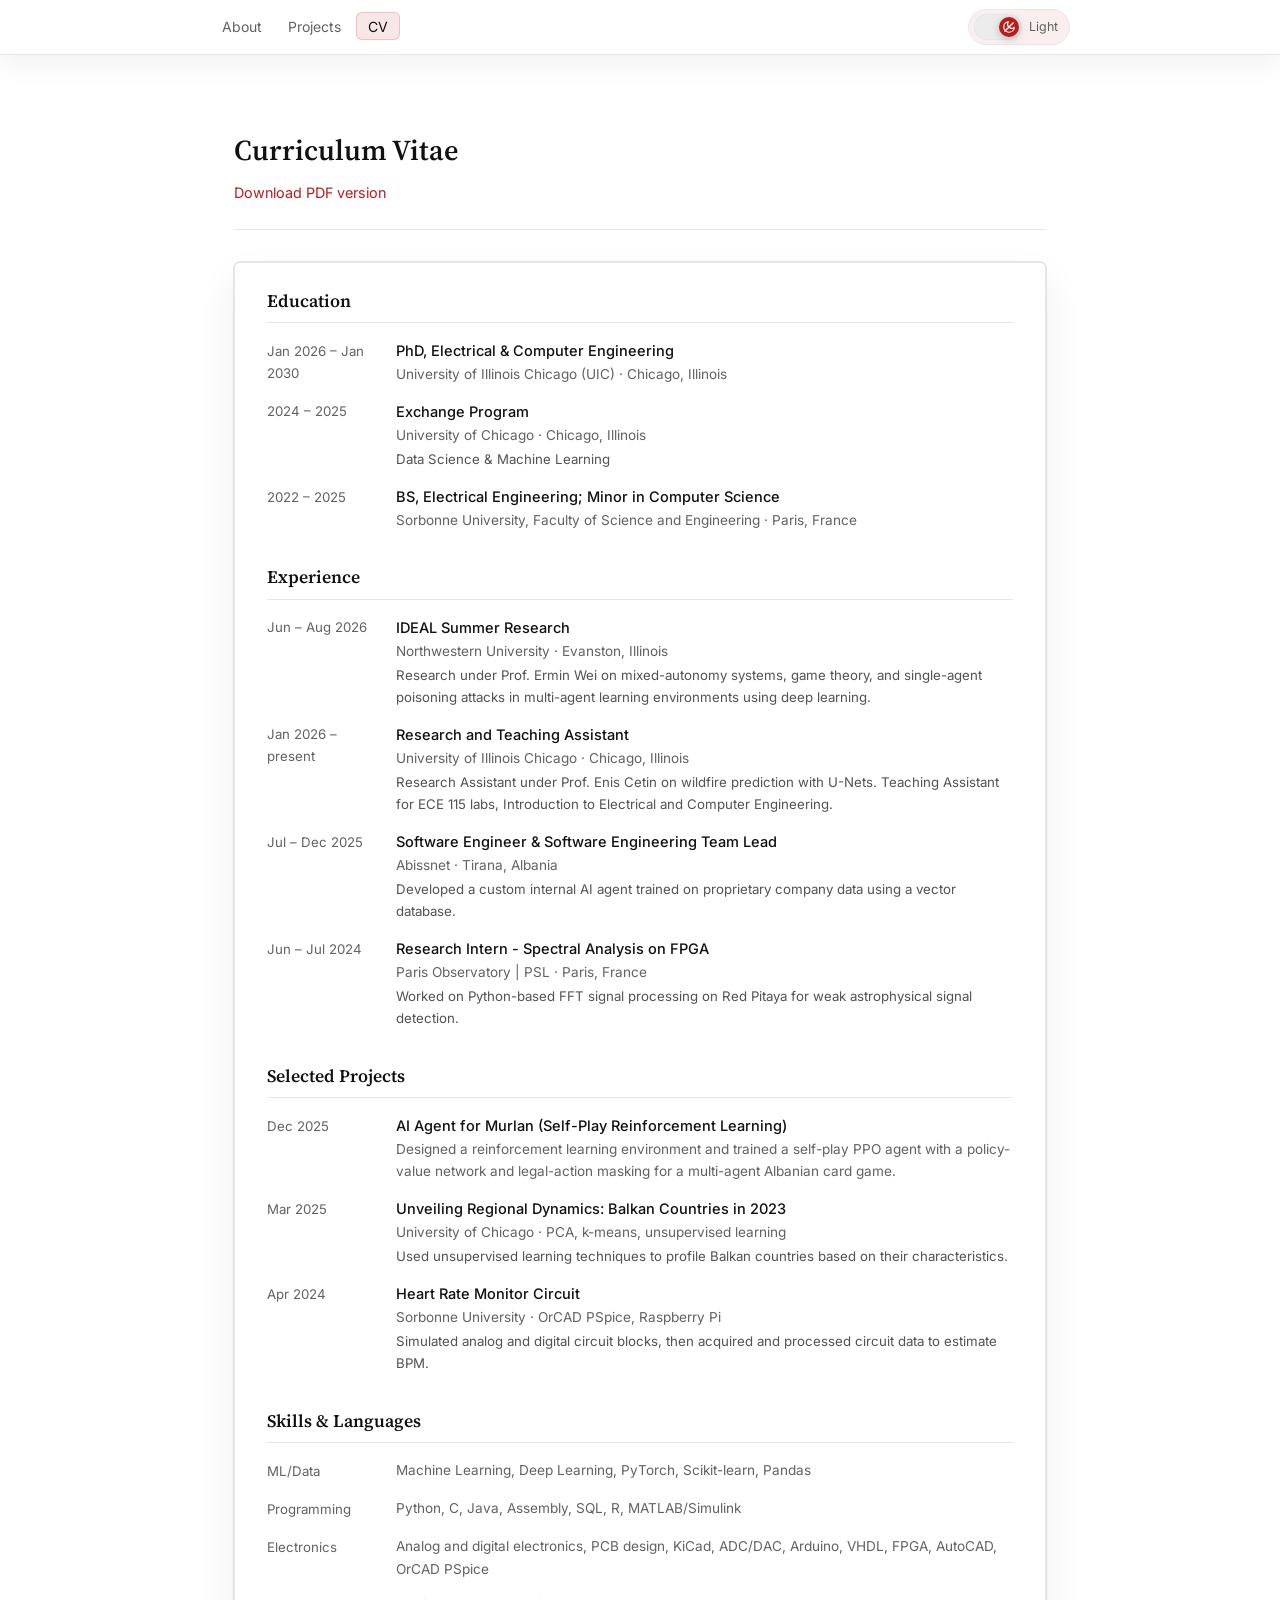
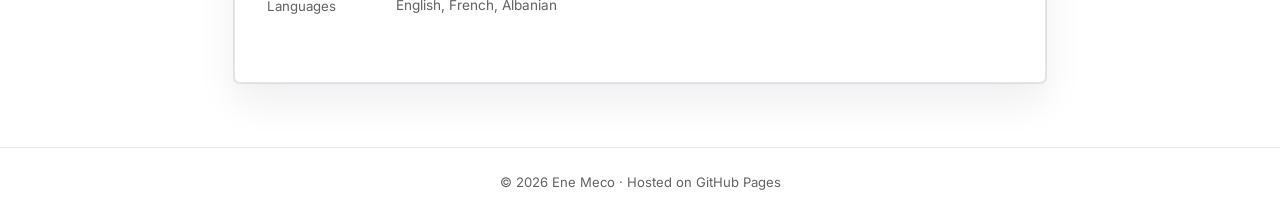
==== commit 24bdb4fe: "Add crawler friendly favicons" ====
--- a/cv/index.html
+++ b/cv/index.html
@@ -4,7 +4,11 @@
   <meta charset="UTF-8" />
   <meta name="viewport" content="width=device-width, initial-scale=1.0" />
   <title>CV - Ene Meco</title>
-  <link rel="icon" type="image/svg+xml" href="/assets/favicon.svg" />
+  <link rel="icon" href="/favicon.ico" sizes="any" />
+  <link rel="icon" type="image/png" sizes="48x48" href="/assets/favicon-48.png" />
+  <link rel="icon" type="image/png" sizes="96x96" href="/assets/favicon-96.png" />
+  <link rel="icon" type="image/png" sizes="192x192" href="/assets/favicon-192.png" />
+  <link rel="apple-touch-icon" sizes="180x180" href="/assets/apple-touch-icon.png" />
   <meta name="theme-color" content="#070708" />
   <link rel="preconnect" href="https://fonts.googleapis.com" />
   <link rel="preconnect" href="https://fonts.gstatic.com" crossorigin />
--- a/style.css
+++ b/style.css
@@ -41,35 +41,35 @@
 
 :root[data-theme="light"] {
   color-scheme: light;
-  --bg:          #faf8f8;
+  --bg:          #fff;
   --surface:     #ffffff;
-  --surface-2:   #fff6f7;
-  --border:      #ead4d9;
+  --surface-2:   #ffffff;
+  --border:      #e5e7eb;
   --accent:      #b91c1c;
   --accent-hot:  #dc2626;
   --accent-soft: rgba(185, 28, 28, 0.1);
-  --text:        #1d1517;
-  --text-muted:  #6d5a60;
-  --nav-bg:      rgba(255, 255, 255, 0.88);
-  --body-bg:     linear-gradient(180deg, #fffafa 0%, #fff4f5 44%, #f8f8f7 100%);
-  --heading:     #160b0e;
-  --copy:        #3a3033;
-  --copy-soft:   #54464a;
+  --text:        #171717;
+  --text-muted:  #626262;
+  --nav-bg:      rgba(255, 255, 255, 0.94);
+  --body-bg:     #fff;
+  --heading:     #111;
+  --copy:        #2f2f2f;
+  --copy-soft:   #525252;
   --accent-readable: #be123c;
-  --nav-shadow:  0 8px 28px rgba(70, 15, 24, .08);
-  --shadow:      0 18px 40px rgba(96, 22, 35, .08), 0 0 0 1px var(--border);
-  --card-bg:     linear-gradient(180deg, #fff, #fff8f9);
-  --card-hover-border: #d36b7b;
-  --card-hover-shadow: 0 20px 48px rgba(130,25,42,.13), 0 0 0 1px rgba(185,28,28,.16);
+  --nav-shadow:  0 8px 28px rgba(15, 15, 15, .06);
+  --shadow:      0 18px 40px rgba(15, 15, 15, .07), 0 0 0 1px var(--border);
+  --card-bg:     #fff;
+  --card-hover-border: #cfcfcf;
+  --card-hover-shadow: 0 20px 48px rgba(15,15,15,.09), 0 0 0 1px rgba(185,28,28,.12);
   --icon-bg:     #fff;
-  --photo-border: #f0b6c0;
-  --photo-shadow: 0 16px 34px rgba(120,35,49,.18), 0 0 0 5px rgba(220,38,38,.08);
-  --preview-shadow: 0 12px 26px rgba(96, 22, 35, .12);
+  --photo-border: #e5e7eb;
+  --photo-shadow: 0 16px 34px rgba(15,15,15,.13), 0 0 0 5px rgba(220,38,38,.06);
+  --preview-shadow: 0 12px 26px rgba(15, 15, 15, .09);
   --button-text: #7f1d1d;
   --button-bg:   rgba(185, 28, 28, .06);
   --button-hover-text: #fff;
   --toggle-bg:   rgba(185, 28, 28, .07);
-  --toggle-track: #f3d8de;
+  --toggle-track: #ececec;
   --toggle-thumb: #b91c1c;
   --focus-ring:  rgba(185, 28, 28, .18);
 }
@@ -312,15 +312,15 @@
 
 .hero-photo {
   flex-shrink: 0;
-  width: 150px;
-}
-
-.hero-photo img,
-.photo-placeholder {
-  width: 150px;
-  height: 150px;
+  width: clamp(190px, 26vw, 240px);
+  max-width: 400px;
+}
+
+.hero-photo img {
+  display: block;
+  width: 100%;
+  height: auto;
   border-radius: 50%;
-  object-fit: cover;
   border: 3px solid var(--photo-border);
   box-shadow: var(--photo-shadow);
 }
@@ -329,6 +329,11 @@
   display: none;
   align-items: center;
   justify-content: center;
+  width: 100%;
+  aspect-ratio: 1 / 1;
+  border-radius: 50%;
+  border: 3px solid var(--photo-border);
+  box-shadow: var(--photo-shadow);
   background: var(--accent-soft);
   color: var(--heading);
   font-family: var(--font-serif);
@@ -582,8 +587,7 @@
 ────────────────────────────────────────────────────── */
 @media (max-width: 640px) {
   .hero { flex-direction: column-reverse; gap: 1.5rem; }
-  .hero-photo { width: 110px; }
-  .hero-photo img, .photo-placeholder { width: 110px; height: 110px; }
+  .hero-photo { width: clamp(150px, 48vw, 190px); }
   .hero-name { font-size: 1.7rem; }
   .content-grid { grid-template-columns: 1fr; }
   .nav-inner { gap: 0.65rem; }
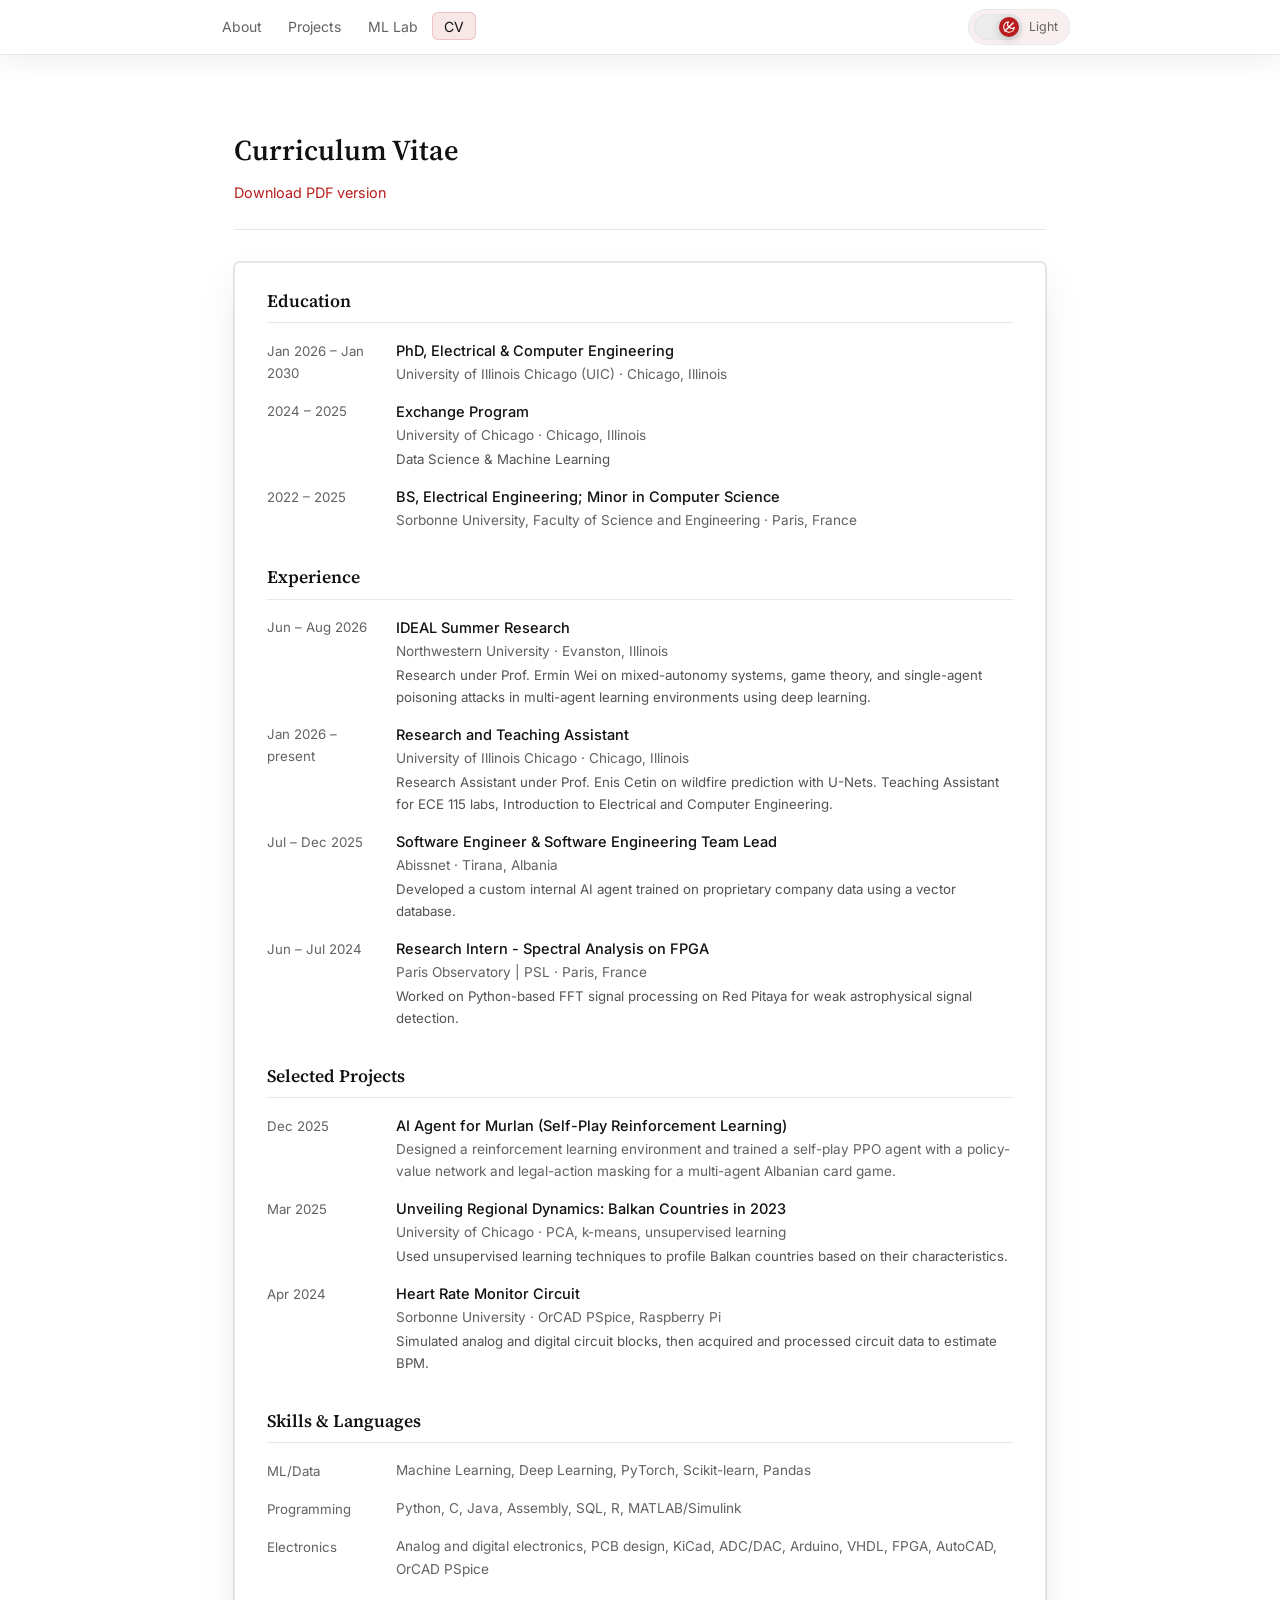
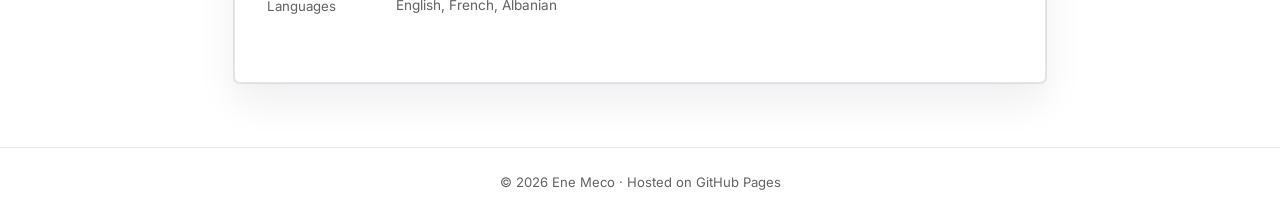
==== commit d52cd50e: "Add interactive ML lab" ====
--- a/cv/index.html
+++ b/cv/index.html
@@ -32,6 +32,7 @@
       <ul class="nav-links" id="navLinks">
         <li><a href="/">About</a></li>
         <li><a href="/publications/">Projects</a></li>
+        <li><a href="/ml-lab/">ML Lab</a></li>
         <li><a href="/cv/" class="active">CV</a></li>
       </ul>
       <button class="theme-toggle" id="themeToggle" type="button" aria-label="Switch to light mode" aria-pressed="false" title="Toggle light and dark mode">
--- a/style.css
+++ b/style.css
@@ -30,6 +30,10 @@
   --toggle-track: #2a1118;
   --toggle-thumb: #fb365f;
   --focus-ring:  rgba(251, 54, 95, .2);
+  --control-bg:  #0d0d0f;
+  --canvas-bg:   #09090a;
+  --grid-line:   rgba(255, 255, 255, .07);
+  --panel-bg:    rgba(255, 255, 255, .025);
 
   --font-serif:  'Source Serif 4', Georgia, serif;
   --font-sans:   'Inter', system-ui, sans-serif;
@@ -72,6 +76,10 @@
   --toggle-track: #ececec;
   --toggle-thumb: #b91c1c;
   --focus-ring:  rgba(185, 28, 28, .18);
+  --control-bg:  #fff;
+  --canvas-bg:   #fff;
+  --grid-line:   rgba(17, 17, 17, .08);
+  --panel-bg:    #fff;
 }
 
 /* ──────────────────────────────────────────────────────
@@ -581,6 +589,212 @@
 .cv-detail .cv-role { font-size: 0.91rem; font-weight: 500; color: var(--heading); }
 .cv-detail .cv-org { font-size: 0.85rem; color: var(--text-muted); }
 .cv-detail .cv-desc { font-size: 0.83rem; color: var(--copy-soft); margin-top: 0.15rem; }
+
+/* ML LAB */
+.lab-container {
+  --max-w: 1080px;
+}
+
+.lab-hero {
+  margin-bottom: 1.5rem;
+}
+
+.lab-stack {
+  display: grid;
+  gap: 1.5rem;
+}
+
+.lab-tool {
+  background: var(--card-bg);
+  border: 1px solid var(--border);
+  border-radius: var(--radius);
+  box-shadow: var(--shadow);
+  padding: 1.35rem;
+}
+
+.lab-tool-header {
+  display: flex;
+  align-items: baseline;
+  justify-content: space-between;
+  gap: 1rem;
+  padding-bottom: 0.75rem;
+  margin-bottom: 1rem;
+  border-bottom: 1px solid var(--border);
+}
+
+.lab-tool-header h2 {
+  font-family: var(--font-serif);
+  font-size: 1.15rem;
+  font-weight: 600;
+  color: var(--heading);
+}
+
+.lab-status,
+.lab-panel-label {
+  color: var(--text-muted);
+  font-size: 0.78rem;
+  font-variant-numeric: tabular-nums;
+}
+
+.lab-workspace {
+  display: grid;
+  grid-template-columns: minmax(0, 1fr) 260px;
+  gap: 1rem;
+  align-items: start;
+}
+
+.lab-canvas-grid {
+  display: grid;
+  grid-template-columns: repeat(2, minmax(0, 1fr));
+  gap: 0.9rem;
+}
+
+.lab-panel-label {
+  margin-bottom: 0.35rem;
+}
+
+.lab-canvas {
+  display: block;
+  width: 100%;
+  height: auto;
+  background: var(--canvas-bg);
+  border: 1px solid var(--border);
+  border-radius: var(--radius);
+  box-shadow: var(--preview-shadow);
+  touch-action: none;
+}
+
+.cluster-canvas {
+  aspect-ratio: 64 / 42;
+}
+
+.conv-canvas {
+  aspect-ratio: 1 / 1;
+}
+
+.conv-canvas {
+  image-rendering: pixelated;
+}
+
+.lab-controls {
+  display: grid;
+  gap: 0.85rem;
+  align-content: start;
+}
+
+.lab-field {
+  display: grid;
+  gap: 0.4rem;
+  color: var(--text-muted);
+  font-size: 0.78rem;
+}
+
+.lab-field span {
+  display: flex;
+  justify-content: space-between;
+  gap: 0.75rem;
+}
+
+.lab-field output {
+  color: var(--accent-readable);
+  font-variant-numeric: tabular-nums;
+}
+
+.lab-field select,
+.lab-field input[type="range"] {
+  width: 100%;
+}
+
+.lab-field select {
+  appearance: none;
+  border: 1px solid var(--border);
+  border-radius: var(--radius);
+  background: var(--control-bg);
+  color: var(--text);
+  padding: 0.45rem 0.55rem;
+  font: inherit;
+  font-size: 0.84rem;
+}
+
+.lab-field input[type="range"] {
+  accent-color: var(--accent);
+  cursor: grab;
+}
+
+.lab-field input[type="range"]:active {
+  cursor: grabbing;
+}
+
+.lab-button-row {
+  display: flex;
+  gap: 0.5rem;
+  flex-wrap: wrap;
+}
+
+.lab-button,
+.file-button {
+  border: 1px solid var(--accent);
+  border-radius: 3px;
+  background: var(--button-bg);
+  color: var(--button-text);
+  cursor: pointer;
+  font: inherit;
+  font-size: 0.78rem;
+  line-height: 1.2;
+  padding: 0.42rem 0.7rem;
+  text-align: center;
+  transition: background 0.15s, border-color 0.15s, color 0.15s, transform 0.15s;
+}
+
+.lab-button:hover,
+.file-button:hover {
+  background: linear-gradient(180deg, var(--accent-hot), var(--accent));
+  border-color: var(--accent-hot);
+  color: var(--button-hover-text);
+  text-decoration: none;
+  transform: translateY(-1px);
+}
+
+.lab-button-secondary {
+  border-color: var(--border);
+  color: var(--text-muted);
+}
+
+.kernel-grid {
+  display: grid;
+  grid-template-columns: repeat(3, 1fr);
+  border: 1px solid var(--border);
+  border-radius: var(--radius);
+  overflow: hidden;
+  background: var(--panel-bg);
+}
+
+.kernel-cell {
+  min-height: 36px;
+  display: grid;
+  place-items: center;
+  color: var(--copy);
+  font-size: 0.78rem;
+  font-variant-numeric: tabular-nums;
+  border-right: 1px solid var(--border);
+  border-bottom: 1px solid var(--border);
+}
+
+.kernel-cell:nth-child(3n) {
+  border-right: none;
+}
+
+.kernel-cell:nth-last-child(-n + 3) {
+  border-bottom: none;
+}
+
+.file-input {
+  position: absolute;
+  width: 1px;
+  height: 1px;
+  opacity: 0;
+  pointer-events: none;
+}
 
 /* ──────────────────────────────────────────────────────
    RESPONSIVE
@@ -613,6 +827,19 @@
   .cv-dates { margin-bottom: 0.1rem; }
 }
 
+@media (max-width: 860px) {
+  .lab-workspace,
+  .lab-canvas-grid {
+    grid-template-columns: 1fr;
+  }
+
+  .lab-tool-header {
+    align-items: flex-start;
+    flex-direction: column;
+    gap: 0.35rem;
+  }
+}
+
 @media (prefers-reduced-motion: reduce) {
   *, *::before, *::after { transition: none !important; }
 }
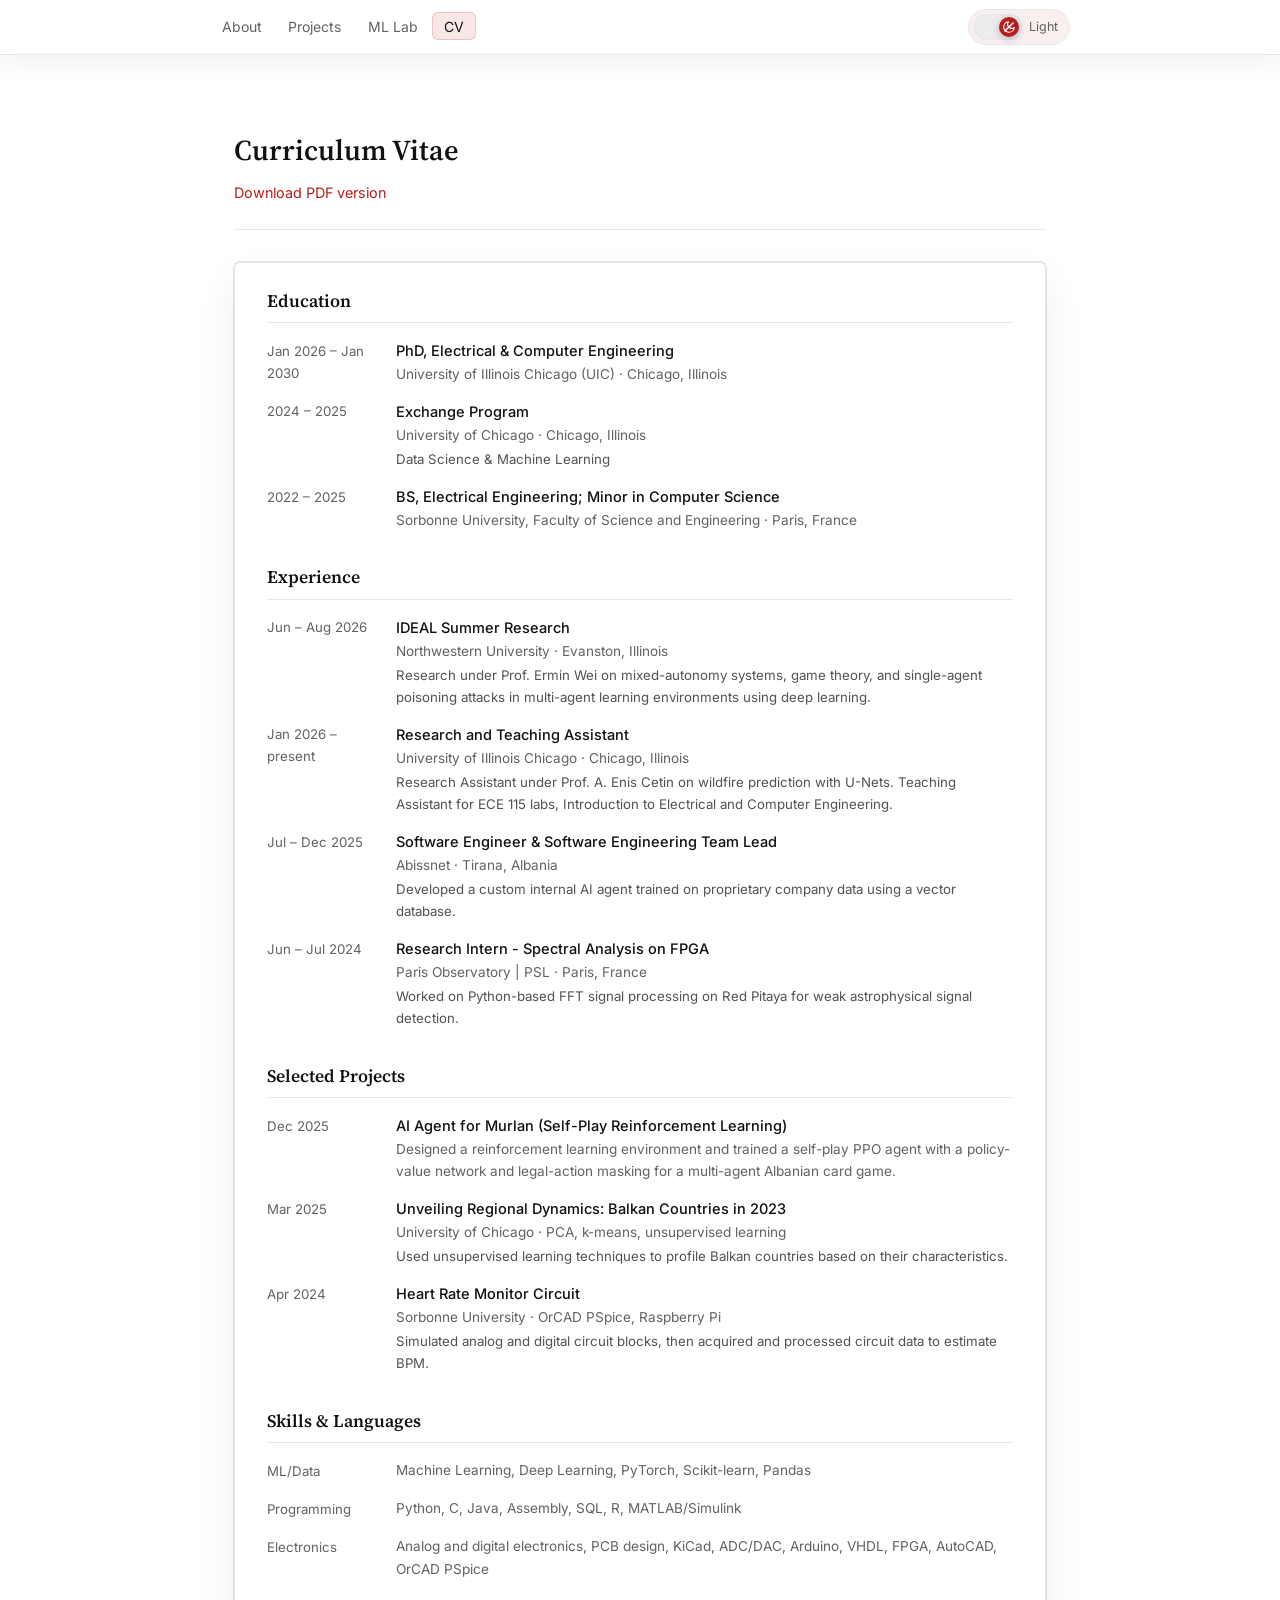
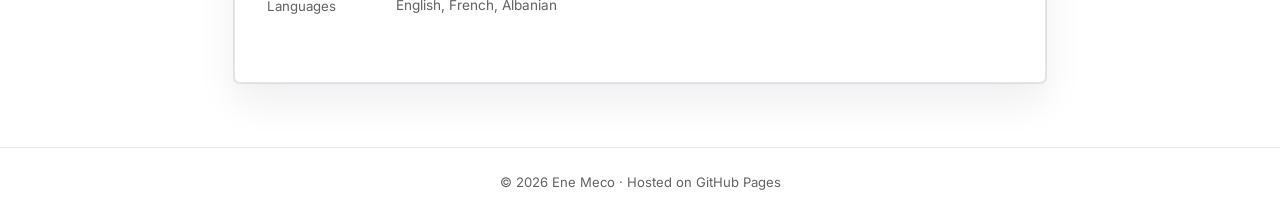
==== commit bd43cf58: "Correct homepage affiliation metadata" ====
--- a/cv/index.html
+++ b/cv/index.html
@@ -99,7 +99,7 @@
           <div class="cv-detail">
             <p class="cv-role">Research and Teaching Assistant</p>
             <p class="cv-org">University of Illinois Chicago &middot; Chicago, Illinois</p>
-            <p class="cv-desc">Research Assistant under Prof. Enis Cetin on wildfire prediction with U-Nets. Teaching Assistant for ECE 115 labs, Introduction to Electrical and Computer Engineering.</p>
+            <p class="cv-desc">Research Assistant under Prof. A. Enis Cetin on wildfire prediction with U-Nets. Teaching Assistant for ECE 115 labs, Introduction to Electrical and Computer Engineering.</p>
           </div>
         </div>
         <div class="cv-entry">
--- a/style.css
+++ b/style.css
@@ -643,6 +643,16 @@
   align-items: start;
 }
 
+.traffic-workspace {
+  grid-template-columns: minmax(0, 1fr) 280px;
+}
+
+.traffic-stage {
+  display: grid;
+  gap: 0.75rem;
+  min-width: 0;
+}
+
 .lab-canvas-grid {
   display: grid;
   grid-template-columns: repeat(2, minmax(0, 1fr));
@@ -668,6 +678,10 @@
   aspect-ratio: 64 / 42;
 }
 
+.traffic-canvas {
+  aspect-ratio: 19 / 12;
+}
+
 .conv-canvas {
   aspect-ratio: 1 / 1;
 }
@@ -680,6 +694,36 @@
   display: grid;
   gap: 0.85rem;
   align-content: start;
+}
+
+.traffic-metrics {
+  display: grid;
+  grid-template-columns: repeat(4, minmax(0, 1fr));
+  gap: 0.55rem;
+}
+
+.traffic-metrics div {
+  min-width: 0;
+  border: 1px solid var(--border);
+  border-radius: var(--radius);
+  background: var(--panel-bg);
+  padding: 0.58rem 0.65rem;
+}
+
+.traffic-metrics span {
+  display: block;
+  color: var(--text-muted);
+  font-size: 0.68rem;
+  line-height: 1.2;
+}
+
+.traffic-metrics strong {
+  display: block;
+  color: var(--heading);
+  font-size: 1rem;
+  line-height: 1.25;
+  margin-top: 0.14rem;
+  font-variant-numeric: tabular-nums;
 }
 
 .lab-field {
@@ -755,6 +799,16 @@
   transform: translateY(-1px);
 }
 
+.lab-button:disabled,
+.lab-button:disabled:hover {
+  border-color: var(--border);
+  background: var(--control-bg);
+  color: var(--text-muted);
+  cursor: not-allowed;
+  opacity: 0.62;
+  transform: none;
+}
+
 .lab-button-secondary {
   border-color: var(--border);
   color: var(--text-muted);
@@ -786,6 +840,23 @@
 
 .kernel-cell:nth-last-child(-n + 3) {
   border-bottom: none;
+}
+
+.kernel-input {
+  width: 100%;
+  min-width: 0;
+  border: none;
+  background: transparent;
+  color: var(--copy);
+  font: inherit;
+  font-size: 0.78rem;
+  text-align: center;
+  padding: 0.35rem 0.15rem;
+}
+
+.kernel-input:focus {
+  outline: 2px solid var(--focus-ring);
+  outline-offset: -2px;
 }
 
 .file-input {
@@ -840,6 +911,12 @@
   }
 }
 
+@media (max-width: 640px) {
+  .traffic-metrics {
+    grid-template-columns: repeat(2, minmax(0, 1fr));
+  }
+}
+
 @media (prefers-reduced-motion: reduce) {
   *, *::before, *::after { transition: none !important; }
 }
